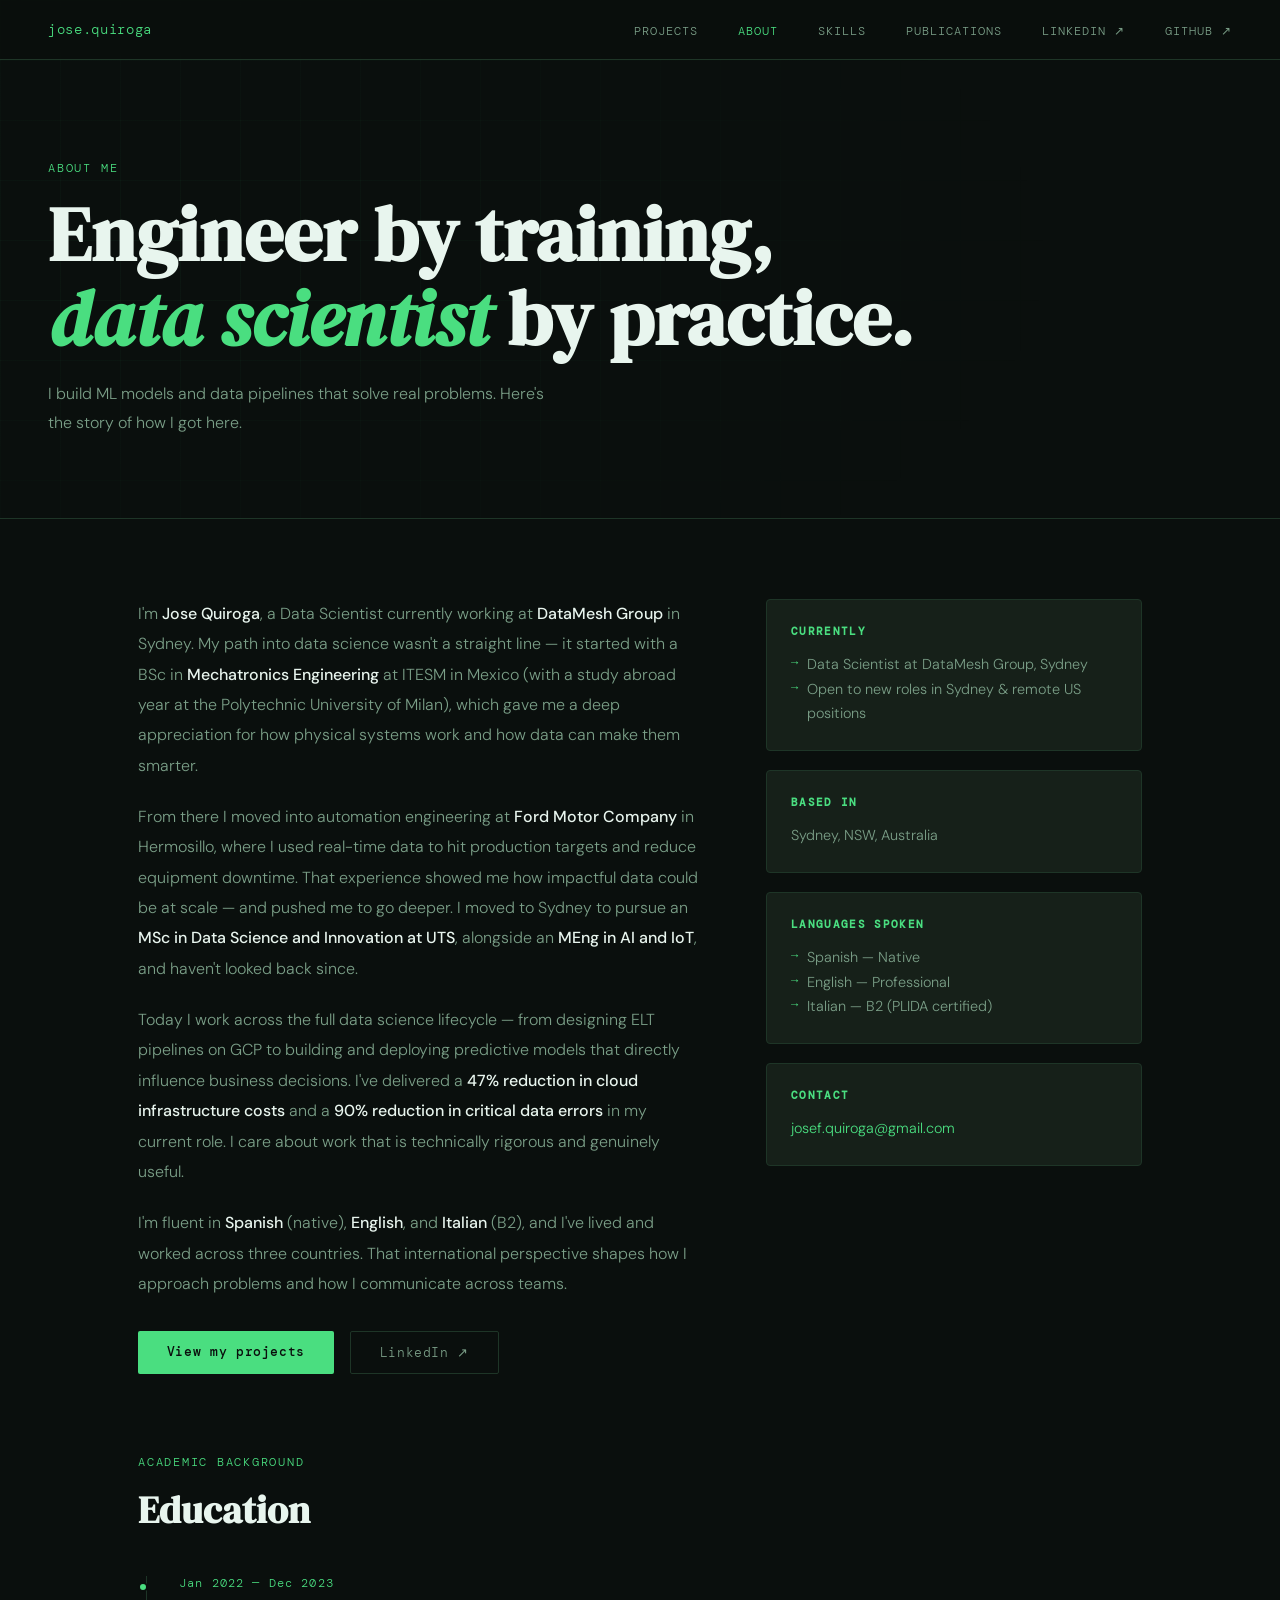
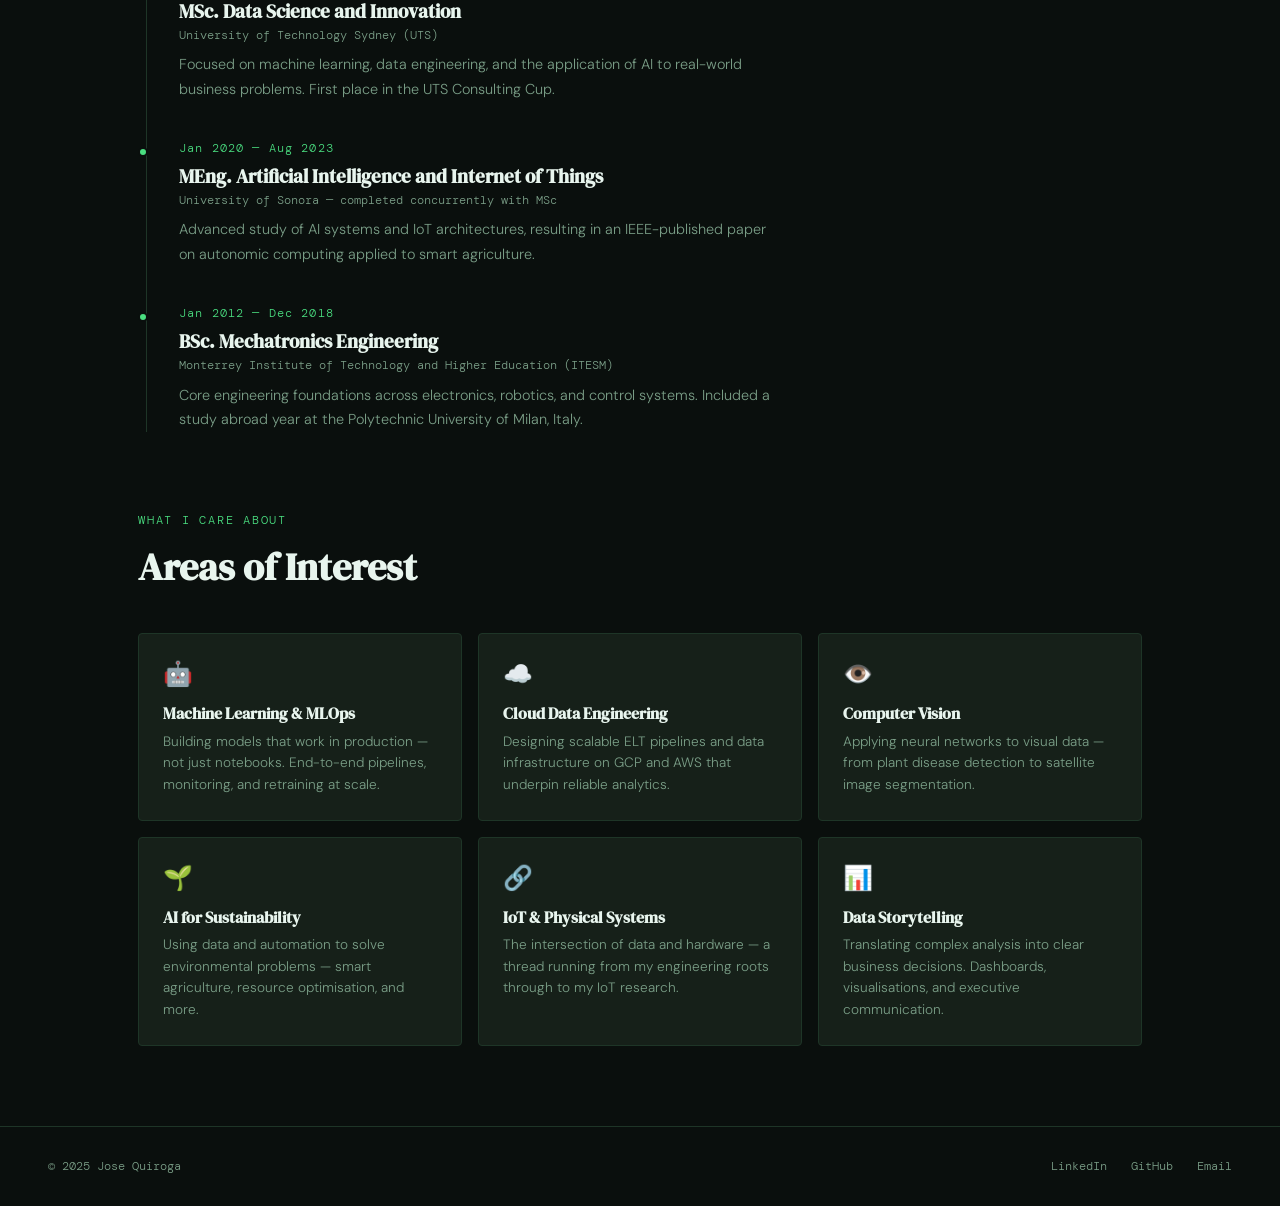
==== about.html @ fa546845 "first commit Changed layouts" ====
<!DOCTYPE html>
<html lang="en">
<head>
  <meta charset="UTF-8" />
  <meta name="viewport" content="width=device-width, initial-scale=1.0" />
  <title>About — Jose Quiroga</title>
  <meta name="description" content="About Jose Quiroga — Data Scientist with a Mechatronics Engineering background based in Sydney, Australia." />
  <link rel="preconnect" href="https://fonts.googleapis.com" />
  <link href="https://fonts.googleapis.com/css2?family=DM+Serif+Display:ital@0;1&family=DM+Mono:wght@300;400;500&family=DM+Sans:wght@300;400;500&display=swap" rel="stylesheet" />
  <style>
    :root {
      --bg: #0a0f0d; --surface: #111a15; --card: #162019;
      --accent: #4ade80; --accent2: #86efac; --text: #e8f5ee;
      --muted: #7a9e87; --border: #1e3527;
      --serif: 'DM Serif Display', serif;
      --mono: 'DM Mono', monospace;
      --sans: 'DM Sans', sans-serif;
    }
    *, *::before, *::after { box-sizing: border-box; margin: 0; padding: 0; }
    html { scroll-behavior: smooth; }
    body { background: var(--bg); color: var(--text); font-family: var(--sans); font-weight: 300; overflow-x: hidden; }

    nav { position: fixed; top: 0; left: 0; right: 0; z-index: 100; display: flex; justify-content: space-between; align-items: center; padding: 1.2rem 3rem; background: rgba(10,15,13,0.88); backdrop-filter: blur(12px); border-bottom: 1px solid var(--border); }
    .nav-logo { font-family: var(--mono); font-size: 0.85rem; color: var(--accent); letter-spacing: 0.05em; text-decoration: none; }
    .nav-links { display: flex; gap: 2.5rem; list-style: none; }
    .nav-links a { font-family: var(--mono); font-size: 0.78rem; color: var(--muted); text-decoration: none; letter-spacing: 0.08em; text-transform: uppercase; transition: color 0.2s; }
    .nav-links a:hover, .nav-links a.active { color: var(--accent); }

    .page-hero { padding: 10rem 3rem 5rem; border-bottom: 1px solid var(--border); position: relative; overflow: hidden; }
    .hero-grid { position: absolute; inset: 0; background-image: linear-gradient(rgba(74,222,128,0.04) 1px, transparent 1px), linear-gradient(90deg, rgba(74,222,128,0.04) 1px, transparent 1px); background-size: 60px 60px; mask-image: radial-gradient(ellipse 70% 80% at 15% 50%, black, transparent); pointer-events: none; }
    .page-tag { font-family: var(--mono); font-size: 0.75rem; color: var(--accent); letter-spacing: 0.15em; text-transform: uppercase; margin-bottom: 1rem; opacity:0; animation: fadeUp 0.7s 0.2s forwards; }
    .page-title { font-family: var(--serif); font-size: clamp(2.8rem,6vw,5rem); line-height: 1.1; color: var(--text); opacity:0; animation: fadeUp 0.7s 0.4s forwards; }
    .page-title em { font-style: italic; color: var(--accent); }
    .page-sub { margin-top: 1.2rem; color: var(--muted); max-width: 520px; line-height: 1.8; font-size: 1rem; opacity:0; animation: fadeUp 0.7s 0.6s forwards; }

    main { max-width: 1100px; margin: 0 auto; padding: 5rem 3rem; display: flex; flex-direction: column; gap: 5rem; }

    /* Bio section */
    .bio-grid { display: grid; grid-template-columns: 3fr 2fr; gap: 4rem; align-items: start; }
    .bio-text p { color: var(--muted); line-height: 1.9; font-size: 1rem; margin-bottom: 1.3rem; }
    .bio-text p strong { color: var(--text); font-weight: 500; }
    .bio-text .ctas { display: flex; gap: 1rem; margin-top: 2rem; flex-wrap: wrap; }

    .bio-sidebar { display: flex; flex-direction: column; gap: 1.2rem; }
    .info-card { background: var(--card); border: 1px solid var(--border); border-radius: 4px; padding: 1.5rem; }
    .info-card h4 { font-family: var(--mono); font-size: 0.7rem; color: var(--accent); letter-spacing: 0.12em; text-transform: uppercase; margin-bottom: 0.9rem; }
    .info-card ul { list-style: none; }
    .info-card ul li { color: var(--muted); font-size: 0.9rem; line-height: 1.7; padding-left: 1rem; position: relative; }
    .info-card ul li::before { content: '→'; position: absolute; left: 0; color: var(--accent); font-family: var(--mono); font-size: 0.75rem; }
    .info-card p { color: var(--muted); font-size: 0.9rem; line-height: 1.7; }

    /* Timeline */
    .section-label { font-family: var(--mono); font-size: 0.73rem; color: var(--accent); letter-spacing: 0.15em; text-transform: uppercase; margin-bottom: 0.8rem; }
    .section-title { font-family: var(--serif); font-size: clamp(1.6rem,3vw,2.4rem); color: var(--text); margin-bottom: 2.5rem; }

    .timeline { display: flex; flex-direction: column; gap: 0; border-left: 1px solid var(--border); padding-left: 2rem; margin-left: 0.5rem; }
    .timeline-item { position: relative; padding-bottom: 2.5rem; }
    .timeline-item:last-child { padding-bottom: 0; }
    .timeline-dot { position: absolute; left: -2.55rem; top: 0.35rem; width: 10px; height: 10px; border-radius: 50%; background: var(--accent); border: 2px solid var(--bg); }
    .timeline-date { font-family: var(--mono); font-size: 0.72rem; color: var(--accent); letter-spacing: 0.1em; margin-bottom: 0.4rem; }
    .timeline-title { font-family: var(--serif); font-size: 1.2rem; color: var(--text); margin-bottom: 0.2rem; }
    .timeline-sub { font-family: var(--mono); font-size: 0.78rem; color: var(--muted); margin-bottom: 0.6rem; }
    .timeline-desc { color: var(--muted); font-size: 0.9rem; line-height: 1.7; max-width: 600px; }

    /* Interests */
    .interests-grid { display: grid; grid-template-columns: repeat(3, 1fr); gap: 1rem; }
    .interest-card { background: var(--card); border: 1px solid var(--border); border-radius: 4px; padding: 1.5rem; transition: border-color 0.2s, transform 0.2s; }
    .interest-card:hover { border-color: rgba(74,222,128,0.35); transform: translateY(-2px); }
    .interest-icon { font-size: 1.5rem; margin-bottom: 0.8rem; }
    .interest-card h4 { font-family: var(--serif); font-size: 1rem; color: var(--text); margin-bottom: 0.4rem; }
    .interest-card p { font-size: 0.85rem; color: var(--muted); line-height: 1.6; }

    .btn { display: inline-block; padding: 0.75rem 1.8rem; font-family: var(--mono); font-size: 0.8rem; letter-spacing: 0.05em; text-decoration: none; border-radius: 2px; transition: all 0.2s; }
    .btn-primary { background: var(--accent); color: var(--bg); font-weight: 500; }
    .btn-primary:hover { background: var(--accent2); transform: translateY(-1px); }
    .btn-outline { border: 1px solid var(--border); color: var(--muted); }
    .btn-outline:hover { border-color: var(--accent); color: var(--accent); }

    footer { border-top: 1px solid var(--border); padding: 2rem 3rem; display: flex; justify-content: space-between; align-items: center; }
    footer p { font-family: var(--mono); font-size: 0.72rem; color: var(--muted); }
    .footer-links { display: flex; gap: 1.5rem; }
    .footer-links a { font-family: var(--mono); font-size: 0.72rem; color: var(--muted); text-decoration: none; transition: color 0.2s; }
    .footer-links a:hover { color: var(--accent); }

    .reveal { opacity: 0; transform: translateY(20px); transition: opacity 0.6s, transform 0.6s; }
    .reveal.visible { opacity: 1; transform: none; }
    @keyframes fadeUp { from { opacity:0; transform: translateY(18px); } to { opacity:1; transform: none; } }

    @media (max-width: 768px) {
      nav { padding: 1rem 1.5rem; } .nav-links { gap: 1rem; }
      .page-hero { padding: 8rem 1.5rem 3rem; }
      main { padding: 3rem 1.5rem; gap: 3.5rem; }
      .bio-grid { grid-template-columns: 1fr; gap: 2rem; }
      .interests-grid { grid-template-columns: 1fr; }
      footer { flex-direction: column; gap: 1rem; text-align: center; }
    }
  </style>
</head>
<body>

  <nav>
    <a href="index.html" class="nav-logo">jose.quiroga</a>
    <ul class="nav-links">
      <li><a href="index.html">Projects</a></li>
      <li><a href="about.html" class="active">About</a></li>
      <li><a href="skills.html">Skills</a></li>
      <li><a href="publications.html">Publications</a></li>
      <li><a href="https://www.linkedin.com/in/josefquiroga/" target="_blank">LinkedIn ↗</a></li>
      <li><a href="https://github.com/josefquiroga" target="_blank">GitHub ↗</a></li>
    </ul>
  </nav>

  <div class="page-hero">
    <div class="hero-grid"></div>
    <p class="page-tag">About me</p>
    <h1 class="page-title">Engineer by training,<br /><em>data scientist</em> by practice.</h1>
    <p class="page-sub">I build ML models and data pipelines that solve real problems. Here's the story of how I got here.</p>
  </div>

  <main>

    <!-- BIO -->
    <div class="bio-grid">
      <div class="bio-text reveal">
        <p>
          I'm <strong>Jose Quiroga</strong>, a Data Scientist currently working at <strong>DataMesh Group</strong> in Sydney. My path into data science wasn't a straight line — it started with a BSc in <strong>Mechatronics Engineering</strong> at ITESM in Mexico (with a study abroad year at the Polytechnic University of Milan), which gave me a deep appreciation for how physical systems work and how data can make them smarter.
        </p>
        <p>
          From there I moved into automation engineering at <strong>Ford Motor Company</strong> in Hermosillo, where I used real-time data to hit production targets and reduce equipment downtime. That experience showed me how impactful data could be at scale — and pushed me to go deeper. I moved to Sydney to pursue an <strong>MSc in Data Science and Innovation at UTS</strong>, alongside an <strong>MEng in AI and IoT</strong>, and haven't looked back since.
        </p>
        <p>
          Today I work across the full data science lifecycle — from designing ELT pipelines on GCP to building and deploying predictive models that directly influence business decisions. I've delivered a <strong>47% reduction in cloud infrastructure costs</strong> and a <strong>90% reduction in critical data errors</strong> in my current role. I care about work that is technically rigorous and genuinely useful.
        </p>
        <p>
          I'm fluent in <strong>Spanish</strong> (native), <strong>English</strong>, and <strong>Italian</strong> (B2), and I've lived and worked across three countries. That international perspective shapes how I approach problems and how I communicate across teams.
        </p>
        <div class="ctas">
          <a href="index.html" class="btn btn-primary">View my projects</a>
          <a href="https://www.linkedin.com/in/josefquiroga/" class="btn btn-outline" target="_blank">LinkedIn ↗</a>
        </div>
      </div>
      <div class="bio-sidebar reveal">
        <div class="info-card">
          <h4>Currently</h4>
          <ul>
            <li>Data Scientist at DataMesh Group, Sydney</li>
            <li>Open to new roles in Sydney & remote US positions</li>
          </ul>
        </div>
        <div class="info-card">
          <h4>Based in</h4>
          <p>Sydney, NSW, Australia</p>
        </div>
        <div class="info-card">
          <h4>Languages spoken</h4>
          <ul>
            <li>Spanish — Native</li>
            <li>English — Professional</li>
            <li>Italian — B2 (PLIDA certified)</li>
          </ul>
        </div>
        <div class="info-card">
          <h4>Contact</h4>
          <p><a href="mailto:josef.quiroga@gmail.com" style="color:var(--accent); text-decoration:none;">josef.quiroga@gmail.com</a></p>
        </div>
      </div>
    </div>

    <!-- EDUCATION TIMELINE -->
    <div>
      <p class="section-label reveal">Academic background</p>
      <h2 class="section-title reveal">Education</h2>
      <div class="timeline reveal">
        <div class="timeline-item">
          <div class="timeline-dot"></div>
          <p class="timeline-date">Jan 2022 — Dec 2023</p>
          <h3 class="timeline-title">MSc. Data Science and Innovation</h3>
          <p class="timeline-sub">University of Technology Sydney (UTS)</p>
          <p class="timeline-desc">Focused on machine learning, data engineering, and the application of AI to real-world business problems. First place in the UTS Consulting Cup.</p>
        </div>
        <div class="timeline-item">
          <div class="timeline-dot"></div>
          <p class="timeline-date">Jan 2020 — Aug 2023</p>
          <h3 class="timeline-title">MEng. Artificial Intelligence and Internet of Things</h3>
          <p class="timeline-sub">University of Sonora — completed concurrently with MSc</p>
          <p class="timeline-desc">Advanced study of AI systems and IoT architectures, resulting in an IEEE-published paper on autonomic computing applied to smart agriculture.</p>
        </div>
        <div class="timeline-item">
          <div class="timeline-dot"></div>
          <p class="timeline-date">Jan 2012 — Dec 2018</p>
          <h3 class="timeline-title">BSc. Mechatronics Engineering</h3>
          <p class="timeline-sub">Monterrey Institute of Technology and Higher Education (ITESM)</p>
          <p class="timeline-desc">Core engineering foundations across electronics, robotics, and control systems. Included a study abroad year at the Polytechnic University of Milan, Italy.</p>
        </div>
      </div>
    </div>

    <!-- AREAS OF INTEREST -->
    <div>
      <p class="section-label reveal">What I care about</p>
      <h2 class="section-title reveal">Areas of Interest</h2>
      <div class="interests-grid">
        <div class="interest-card reveal">
          <div class="interest-icon">🤖</div>
          <h4>Machine Learning & MLOps</h4>
          <p>Building models that work in production — not just notebooks. End-to-end pipelines, monitoring, and retraining at scale.</p>
        </div>
        <div class="interest-card reveal">
          <div class="interest-icon">☁️</div>
          <h4>Cloud Data Engineering</h4>
          <p>Designing scalable ELT pipelines and data infrastructure on GCP and AWS that underpin reliable analytics.</p>
        </div>
        <div class="interest-card reveal">
          <div class="interest-icon">👁️</div>
          <h4>Computer Vision</h4>
          <p>Applying neural networks to visual data — from plant disease detection to satellite image segmentation.</p>
        </div>
        <div class="interest-card reveal">
          <div class="interest-icon">🌱</div>
          <h4>AI for Sustainability</h4>
          <p>Using data and automation to solve environmental problems — smart agriculture, resource optimisation, and more.</p>
        </div>
        <div class="interest-card reveal">
          <div class="interest-icon">🔗</div>
          <h4>IoT & Physical Systems</h4>
          <p>The intersection of data and hardware — a thread running from my engineering roots through to my IoT research.</p>
        </div>
        <div class="interest-card reveal">
          <div class="interest-icon">📊</div>
          <h4>Data Storytelling</h4>
          <p>Translating complex analysis into clear business decisions. Dashboards, visualisations, and executive communication.</p>
        </div>
      </div>
    </div>

  </main>

  <footer>
    <p>© 2025 Jose Quiroga</p>
    <div class="footer-links">
      <a href="https://www.linkedin.com/in/josefquiroga/" target="_blank">LinkedIn</a>
      <a href="https://github.com/josefquiroga" target="_blank">GitHub</a>
      <a href="mailto:josef.quiroga@gmail.com">Email</a>
    </div>
  </footer>

  <script>
    const reveals = document.querySelectorAll('.reveal');
    const observer = new IntersectionObserver((entries) => {
      entries.forEach((e, i) => { if (e.isIntersecting) { setTimeout(() => e.target.classList.add('visible'), i * 80); observer.unobserve(e.target); } });
    }, { threshold: 0.08 });
    reveals.forEach(el => observer.observe(el));
  </script>
</body>
</html>
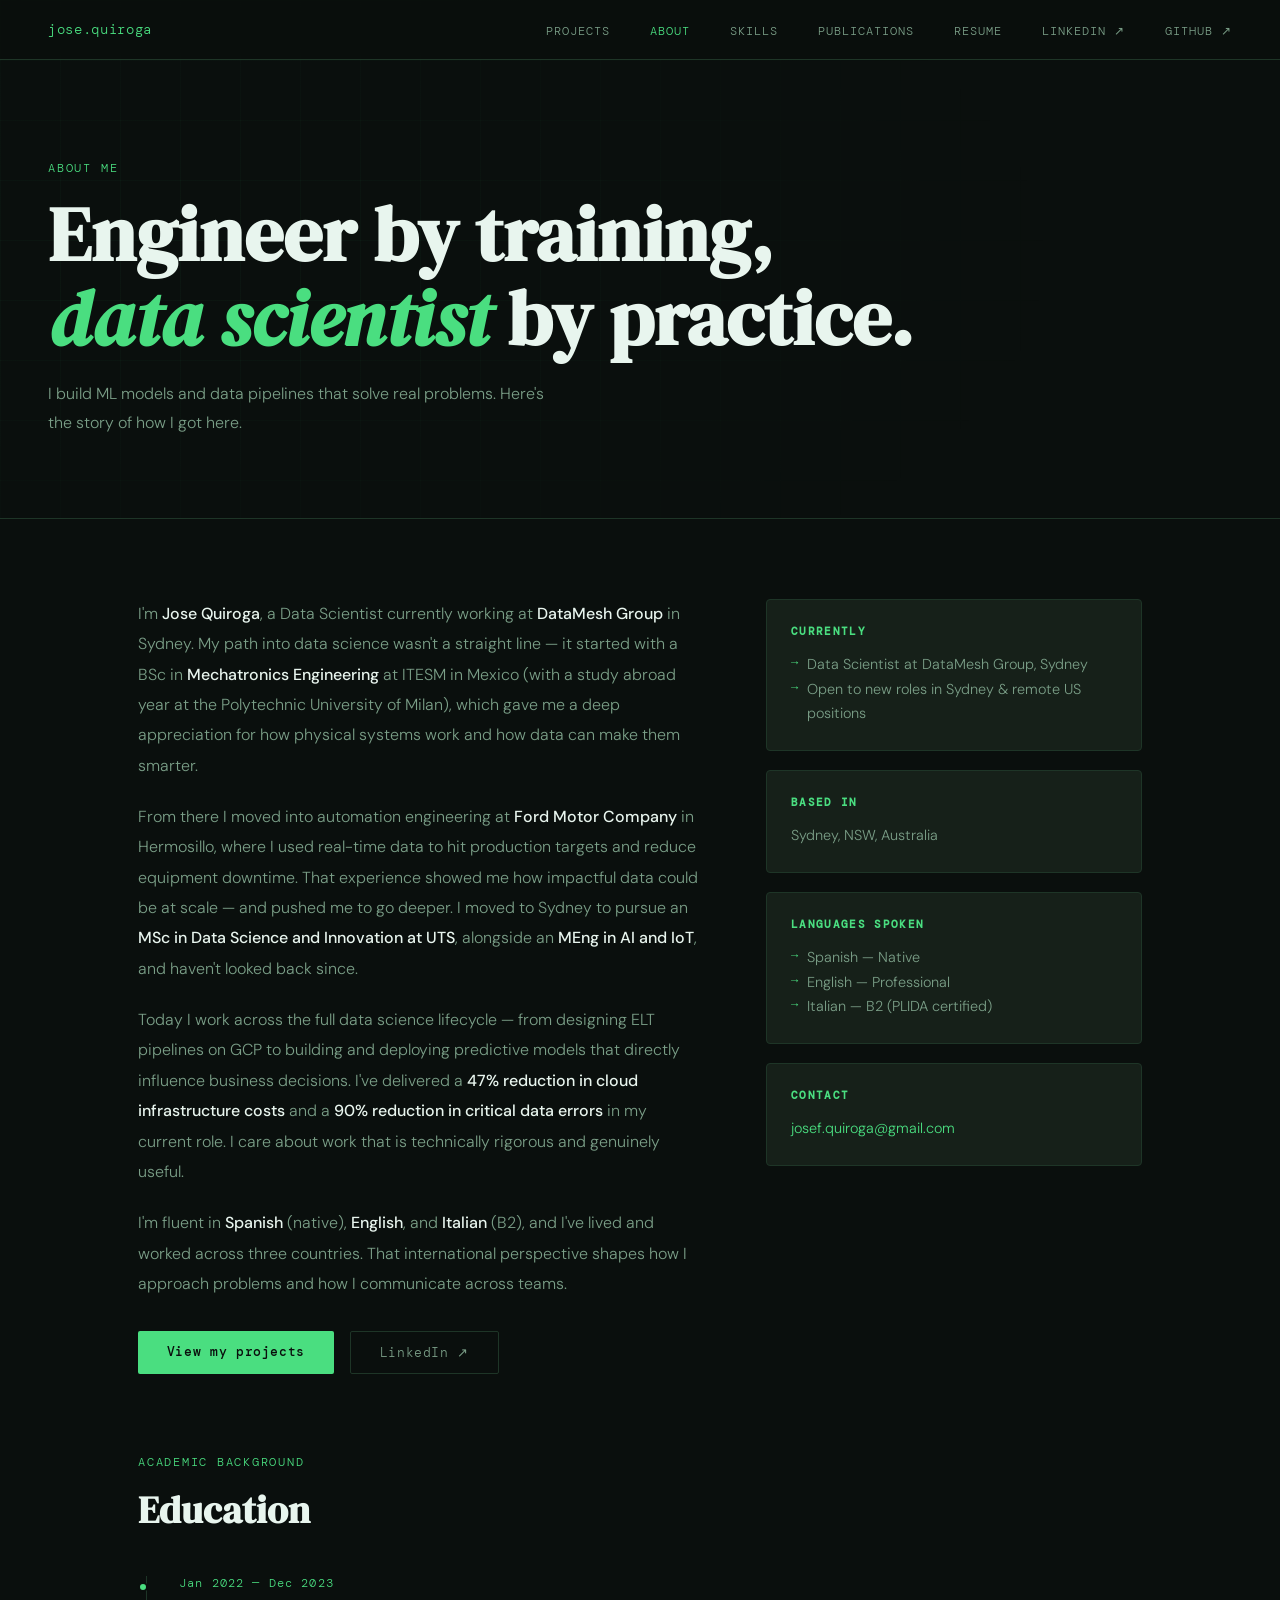
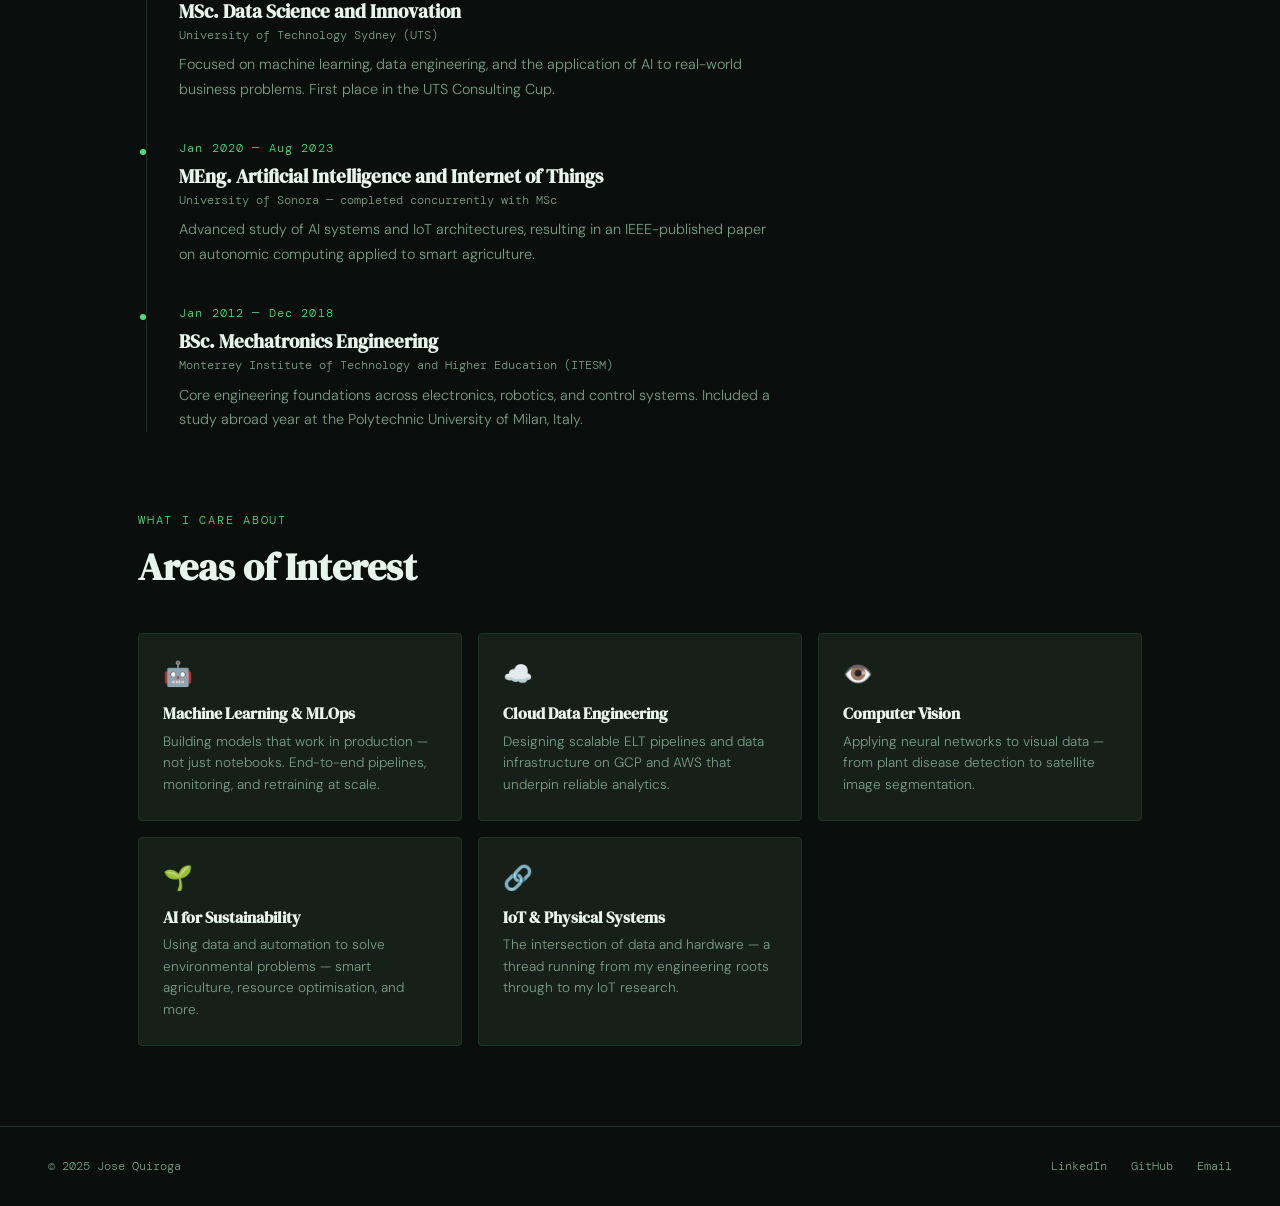
==== commit 88554382: "Small fixes Fixed broken links and animation" ====
--- a/about.html
+++ b/about.html
@@ -101,10 +101,11 @@
   <nav>
     <a href="index.html" class="nav-logo">jose.quiroga</a>
     <ul class="nav-links">
-      <li><a href="index.html">Projects</a></li>
+      <li><a href="projects.html">Projects</a></li>
       <li><a href="about.html" class="active">About</a></li>
       <li><a href="skills.html">Skills</a></li>
       <li><a href="publications.html">Publications</a></li>
+      <li><a href="resume.html">Resume</a></li>
       <li><a href="https://www.linkedin.com/in/josefquiroga/" target="_blank">LinkedIn ↗</a></li>
       <li><a href="https://github.com/josefquiroga" target="_blank">GitHub ↗</a></li>
     </ul>
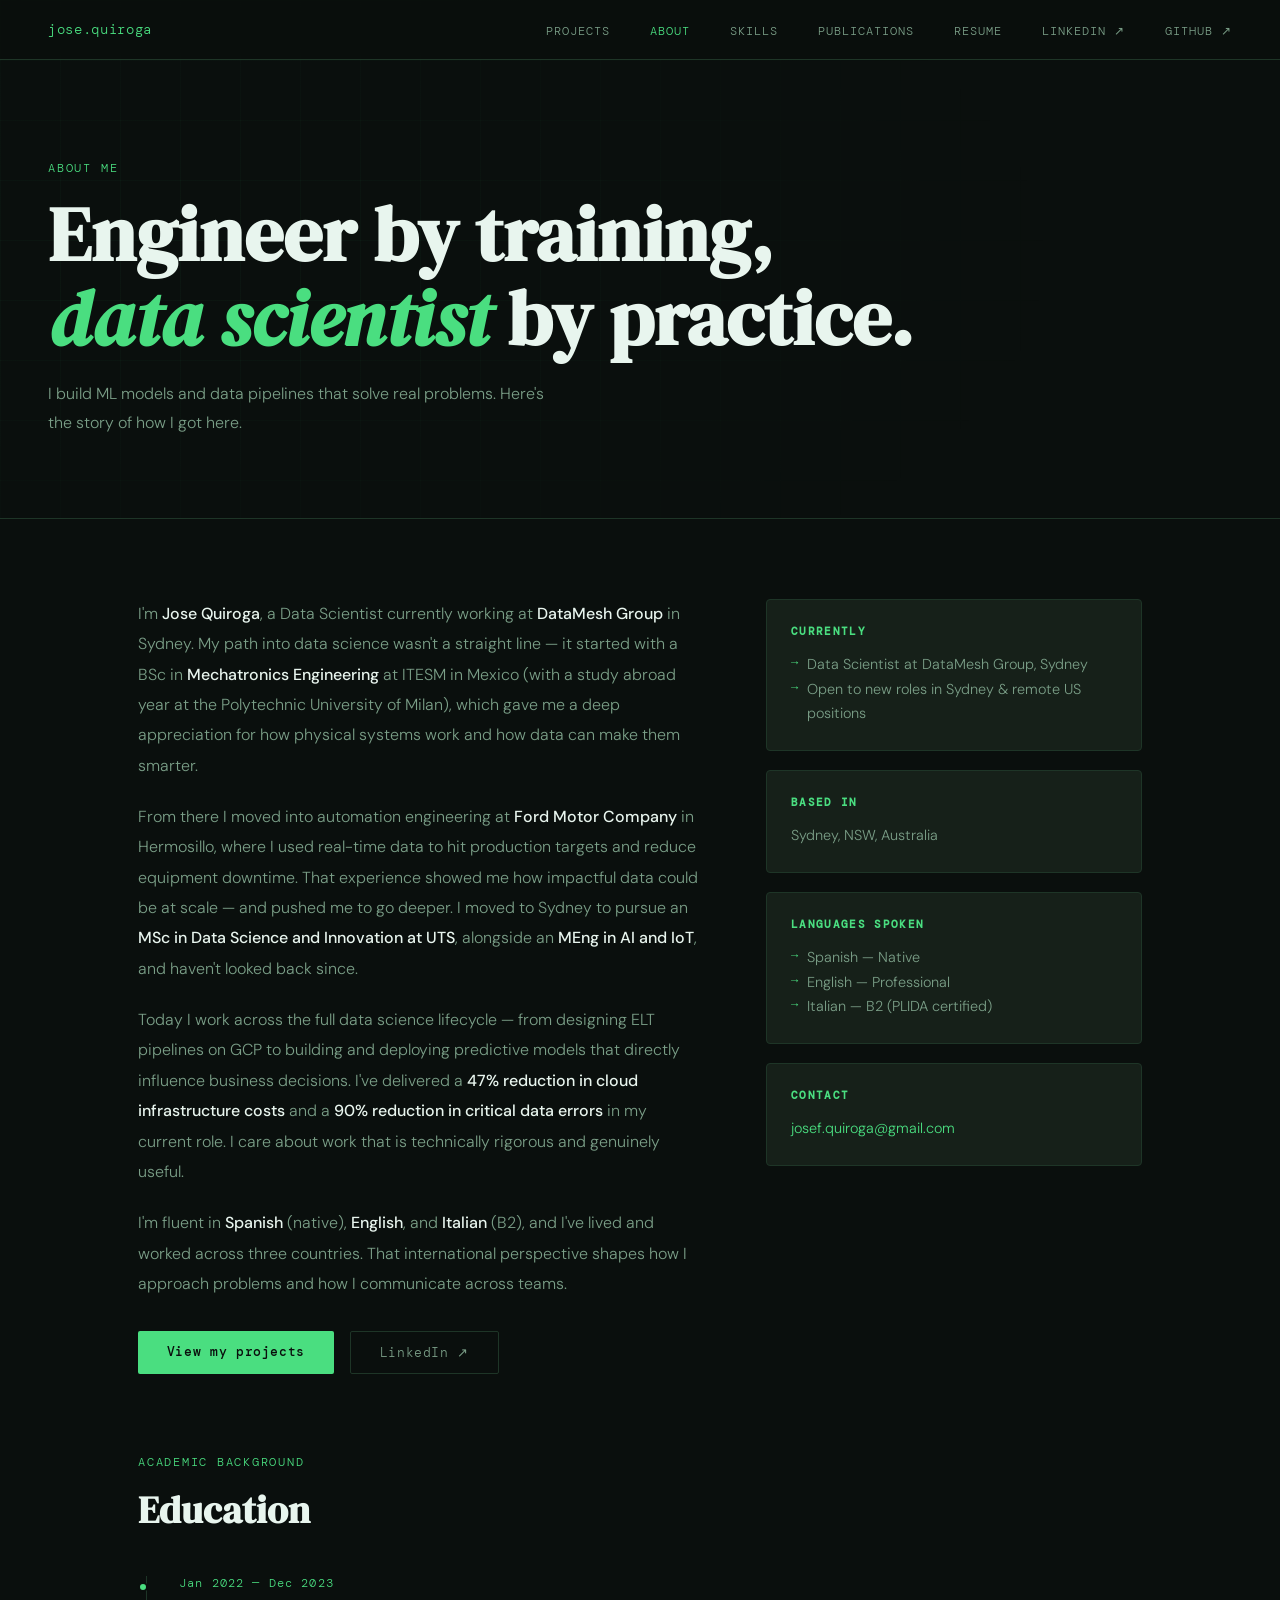
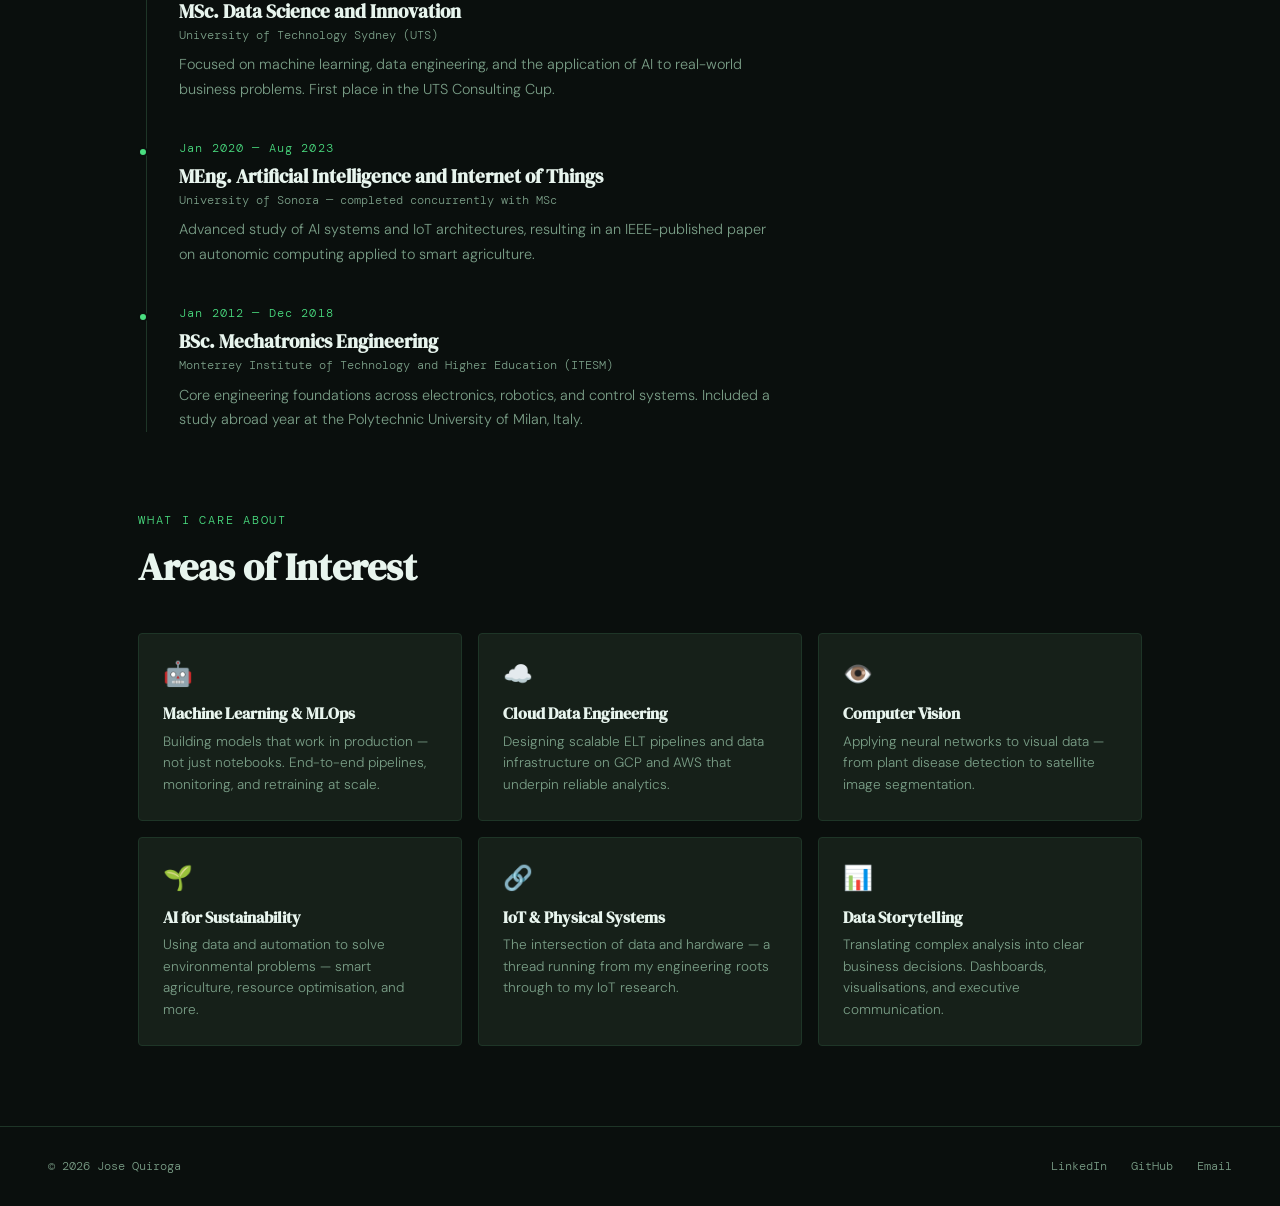
==== commit 0d090e67: "Make portfolio mobile-friendly and remove template leftovers - Add hamburger menu below 900px (the 7" ====
--- a/about.html
+++ b/about.html
@@ -5,29 +5,22 @@
   <meta name="viewport" content="width=device-width, initial-scale=1.0" />
   <title>About — Jose Quiroga</title>
   <meta name="description" content="About Jose Quiroga — Data Scientist with a Mechatronics Engineering background based in Sydney, Australia." />
+  <link rel="canonical" href="https://josefquiroga.github.io/about.html" />
+  <meta name="theme-color" content="#0a0f0d" />
+  <link rel="icon" href="favicon.svg" type="image/svg+xml" />
+  <meta property="og:type" content="website" />
+  <meta property="og:title" content="About — Jose Quiroga" />
+  <meta property="og:description" content="About Jose Quiroga — Data Scientist with a Mechatronics Engineering background based in Sydney, Australia." />
+  <meta property="og:url" content="https://josefquiroga.github.io/about.html" />
+  <meta property="og:image" content="https://josefquiroga.github.io/images/og.png" />
+  <meta name="twitter:card" content="summary_large_image" />
   <link rel="preconnect" href="https://fonts.googleapis.com" />
+  <link rel="preconnect" href="https://fonts.gstatic.com" crossorigin />
   <link href="https://fonts.googleapis.com/css2?family=DM+Serif+Display:ital@0;1&family=DM+Mono:wght@300;400;500&family=DM+Sans:wght@300;400;500&display=swap" rel="stylesheet" />
+  <link rel="stylesheet" href="css/site.css" />
   <style>
-    :root {
-      --bg: #0a0f0d; --surface: #111a15; --card: #162019;
-      --accent: #4ade80; --accent2: #86efac; --text: #e8f5ee;
-      --muted: #7a9e87; --border: #1e3527;
-      --serif: 'DM Serif Display', serif;
-      --mono: 'DM Mono', monospace;
-      --sans: 'DM Sans', sans-serif;
-    }
-    *, *::before, *::after { box-sizing: border-box; margin: 0; padding: 0; }
-    html { scroll-behavior: smooth; }
-    body { background: var(--bg); color: var(--text); font-family: var(--sans); font-weight: 300; overflow-x: hidden; }
-
-    nav { position: fixed; top: 0; left: 0; right: 0; z-index: 100; display: flex; justify-content: space-between; align-items: center; padding: 1.2rem 3rem; background: rgba(10,15,13,0.88); backdrop-filter: blur(12px); border-bottom: 1px solid var(--border); }
-    .nav-logo { font-family: var(--mono); font-size: 0.85rem; color: var(--accent); letter-spacing: 0.05em; text-decoration: none; }
-    .nav-links { display: flex; gap: 2.5rem; list-style: none; }
-    .nav-links a { font-family: var(--mono); font-size: 0.78rem; color: var(--muted); text-decoration: none; letter-spacing: 0.08em; text-transform: uppercase; transition: color 0.2s; }
-    .nav-links a:hover, .nav-links a.active { color: var(--accent); }
 
     .page-hero { padding: 10rem 3rem 5rem; border-bottom: 1px solid var(--border); position: relative; overflow: hidden; }
-    .hero-grid { position: absolute; inset: 0; background-image: linear-gradient(rgba(74,222,128,0.04) 1px, transparent 1px), linear-gradient(90deg, rgba(74,222,128,0.04) 1px, transparent 1px); background-size: 60px 60px; mask-image: radial-gradient(ellipse 70% 80% at 15% 50%, black, transparent); pointer-events: none; }
     .page-tag { font-family: var(--mono); font-size: 0.75rem; color: var(--accent); letter-spacing: 0.15em; text-transform: uppercase; margin-bottom: 1rem; opacity:0; animation: fadeUp 0.7s 0.2s forwards; }
     .page-title { font-family: var(--serif); font-size: clamp(2.8rem,6vw,5rem); line-height: 1.1; color: var(--text); opacity:0; animation: fadeUp 0.7s 0.4s forwards; }
     .page-title em { font-style: italic; color: var(--accent); }
@@ -76,42 +69,35 @@
     .btn-outline { border: 1px solid var(--border); color: var(--muted); }
     .btn-outline:hover { border-color: var(--accent); color: var(--accent); }
 
-    footer { border-top: 1px solid var(--border); padding: 2rem 3rem; display: flex; justify-content: space-between; align-items: center; }
-    footer p { font-family: var(--mono); font-size: 0.72rem; color: var(--muted); }
-    .footer-links { display: flex; gap: 1.5rem; }
-    .footer-links a { font-family: var(--mono); font-size: 0.72rem; color: var(--muted); text-decoration: none; transition: color 0.2s; }
-    .footer-links a:hover { color: var(--accent); }
-
-    .reveal { opacity: 0; transform: translateY(20px); transition: opacity 0.6s, transform 0.6s; }
-    .reveal.visible { opacity: 1; transform: none; }
     @keyframes fadeUp { from { opacity:0; transform: translateY(18px); } to { opacity:1; transform: none; } }
 
     @media (max-width: 768px) {
-      nav { padding: 1rem 1.5rem; } .nav-links { gap: 1rem; }
       .page-hero { padding: 8rem 1.5rem 3rem; }
       main { padding: 3rem 1.5rem; gap: 3.5rem; }
       .bio-grid { grid-template-columns: 1fr; gap: 2rem; }
       .interests-grid { grid-template-columns: 1fr; }
-      footer { flex-direction: column; gap: 1rem; text-align: center; }
     }
   </style>
 </head>
 <body>
 
+  <a href="#main" class="skip-link">Skip to content</a>
+
   <nav>
     <a href="index.html" class="nav-logo">jose.quiroga</a>
-    <ul class="nav-links">
+    <button class="nav-toggle" aria-label="Menu" aria-expanded="false" aria-controls="nav-links"><span></span><span></span><span></span></button>
+    <ul class="nav-links" id="nav-links">
       <li><a href="projects.html">Projects</a></li>
       <li><a href="about.html" class="active">About</a></li>
       <li><a href="skills.html">Skills</a></li>
       <li><a href="publications.html">Publications</a></li>
       <li><a href="resume.html">Resume</a></li>
-      <li><a href="https://www.linkedin.com/in/josefquiroga/" target="_blank">LinkedIn ↗</a></li>
-      <li><a href="https://github.com/josefquiroga" target="_blank">GitHub ↗</a></li>
+      <li><a href="https://www.linkedin.com/in/josefquiroga/" target="_blank" rel="noopener">LinkedIn ↗</a></li>
+      <li><a href="https://github.com/josefquiroga" target="_blank" rel="noopener">GitHub ↗</a></li>
     </ul>
   </nav>
 
-  <div class="page-hero">
+  <div class="page-hero" id="main">
     <div class="hero-grid"></div>
     <p class="page-tag">About me</p>
     <h1 class="page-title">Engineer by training,<br /><em>data scientist</em> by practice.</h1>
@@ -137,7 +123,7 @@
         </p>
         <div class="ctas">
           <a href="index.html" class="btn btn-primary">View my projects</a>
-          <a href="https://www.linkedin.com/in/josefquiroga/" class="btn btn-outline" target="_blank">LinkedIn ↗</a>
+          <a href="https://www.linkedin.com/in/josefquiroga/" class="btn btn-outline" target="_blank" rel="noopener">LinkedIn ↗</a>
         </div>
       </div>
       <div class="bio-sidebar reveal">
@@ -237,20 +223,14 @@
   </main>
 
   <footer>
-    <p>© 2025 Jose Quiroga</p>
+    <p>© 2026 Jose Quiroga</p>
     <div class="footer-links">
-      <a href="https://www.linkedin.com/in/josefquiroga/" target="_blank">LinkedIn</a>
-      <a href="https://github.com/josefquiroga" target="_blank">GitHub</a>
+      <a href="https://www.linkedin.com/in/josefquiroga/" target="_blank" rel="noopener">LinkedIn</a>
+      <a href="https://github.com/josefquiroga" target="_blank" rel="noopener">GitHub</a>
       <a href="mailto:josef.quiroga@gmail.com">Email</a>
     </div>
   </footer>
 
-  <script>
-    const reveals = document.querySelectorAll('.reveal');
-    const observer = new IntersectionObserver((entries) => {
-      entries.forEach((e, i) => { if (e.isIntersecting) { setTimeout(() => e.target.classList.add('visible'), i * 80); observer.unobserve(e.target); } });
-    }, { threshold: 0.08 });
-    reveals.forEach(el => observer.observe(el));
-  </script>
+  <script src="js/site.js" defer></script>
 </body>
 </html>
--- a/css/site.css
+++ b/css/site.css
@@ -0,0 +1,73 @@
+/* Shared styles for every page. Page-specific rules stay in each page's <style>. */
+:root {
+  --bg: #0a0f0d; --surface: #111a15; --card: #162019;
+  --accent: #4ade80; --accent2: #86efac; --text: #e8f5ee;
+  --muted: #7a9e87; --border: #1e3527;
+  --serif: 'DM Serif Display', serif; --mono: 'DM Mono', monospace; --sans: 'DM Sans', sans-serif;
+  --nav-h: 3.6rem;
+}
+*, *::before, *::after { box-sizing: border-box; margin: 0; padding: 0; }
+html { scroll-behavior: smooth; scroll-padding-top: 5rem; -webkit-text-size-adjust: 100%; }
+body { background: var(--bg); color: var(--text); font-family: var(--sans); font-weight: 300; overflow-x: hidden; }
+img, iframe, video { max-width: 100%; }
+a[href^="mailto:"], .contact-item a { overflow-wrap: anywhere; }
+
+/* ─── ACCESSIBILITY ─── */
+.skip-link { position: absolute; left: 1rem; top: -3rem; z-index: 200; background: var(--accent); color: var(--bg); font-family: var(--mono); font-size: 0.8rem; padding: 0.6rem 1rem; border-radius: 2px; text-decoration: none; transition: top 0.2s; }
+.skip-link:focus { top: 1rem; }
+:focus-visible { outline: 2px solid var(--accent); outline-offset: 3px; border-radius: 2px; }
+
+/* ─── NAV ─── */
+nav { position: fixed; top: 0; left: 0; right: 0; z-index: 100; display: flex; justify-content: space-between; align-items: center; padding: 1.2rem 3rem; background: rgba(10,15,13,0.88); backdrop-filter: blur(12px); -webkit-backdrop-filter: blur(12px); border-bottom: 1px solid var(--border); }
+.nav-logo { font-family: var(--mono); font-size: 0.85rem; color: var(--accent); letter-spacing: 0.05em; text-decoration: none; }
+.nav-links { display: flex; gap: 2.5rem; list-style: none; }
+.nav-links a { font-family: var(--mono); font-size: 0.78rem; color: var(--muted); text-decoration: none; letter-spacing: 0.08em; text-transform: uppercase; transition: color 0.2s; }
+.nav-links a:hover, .nav-links a.active { color: var(--accent); }
+
+.nav-toggle { display: none; width: 44px; height: 44px; margin: -0.6rem -0.6rem -0.6rem 0; background: none; border: 0; cursor: pointer; position: relative; }
+.nav-toggle span { position: absolute; left: 12px; right: 12px; height: 1.5px; background: var(--accent); transition: transform 0.25s, opacity 0.2s; }
+.nav-toggle span:nth-child(1) { top: 15px; }
+.nav-toggle span:nth-child(2) { top: 21px; }
+.nav-toggle span:nth-child(3) { top: 27px; }
+.nav-toggle[aria-expanded="true"] span:nth-child(1) { transform: translateY(6px) rotate(45deg); }
+.nav-toggle[aria-expanded="true"] span:nth-child(2) { opacity: 0; }
+.nav-toggle[aria-expanded="true"] span:nth-child(3) { transform: translateY(-6px) rotate(-45deg); }
+
+.hero-grid { position: absolute; inset: 0; background-image: linear-gradient(rgba(74,222,128,0.04) 1px, transparent 1px), linear-gradient(90deg, rgba(74,222,128,0.04) 1px, transparent 1px); background-size: 60px 60px; mask-image: radial-gradient(ellipse 70% 80% at 15% 50%, black, transparent); pointer-events: none; }
+
+/* ─── FOOTER ─── */
+footer { border-top: 1px solid var(--border); padding: 2rem 3rem; display: flex; justify-content: space-between; align-items: center; gap: 1rem; }
+footer p { font-family: var(--mono); font-size: 0.72rem; color: var(--muted); }
+.footer-links { display: flex; gap: 1.5rem; flex-wrap: wrap; justify-content: center; }
+.footer-links a { font-family: var(--mono); font-size: 0.72rem; color: var(--muted); text-decoration: none; transition: color 0.2s; }
+.footer-links a:hover { color: var(--accent); }
+
+/* ─── ANIMATION ─── */
+.reveal { opacity: 0; transform: translateY(20px); transition: opacity 0.6s, transform 0.6s; }
+.reveal.visible { opacity: 1; transform: none; }
+@keyframes fadeUp { from { opacity:0; transform: translateY(18px); } to { opacity:1; transform: none; } }
+
+@media (prefers-reduced-motion: reduce) {
+  html { scroll-behavior: auto; }
+  *, *::before, *::after { animation-duration: 0.01ms !important; animation-delay: 0s !important; transition-duration: 0.01ms !important; }
+  .reveal { opacity: 1; transform: none; }
+}
+
+/* ─── RESPONSIVE ─── */
+@media (max-width: 900px) {
+  nav { padding: 1rem 1.5rem; }
+  .nav-toggle { display: block; }
+  .nav-links {
+    position: absolute; top: 100%; left: 0; right: 0;
+    flex-direction: column; gap: 0;
+    padding: 0.5rem 1.5rem 1rem;
+    background: var(--bg); border-bottom: 1px solid var(--border);
+    visibility: hidden; opacity: 0; transform: translateY(-8px);
+    transition: opacity 0.2s, transform 0.2s, visibility 0.2s;
+  }
+  .nav-links.open { visibility: visible; opacity: 1; transform: none; }
+  .nav-links li { border-bottom: 1px solid var(--border); }
+  .nav-links li:last-child { border-bottom: 0; }
+  .nav-links a { display: block; padding: 0.95rem 0; font-size: 0.85rem; }
+  footer { flex-direction: column; text-align: center; padding: 2rem 1.5rem; }
+}
